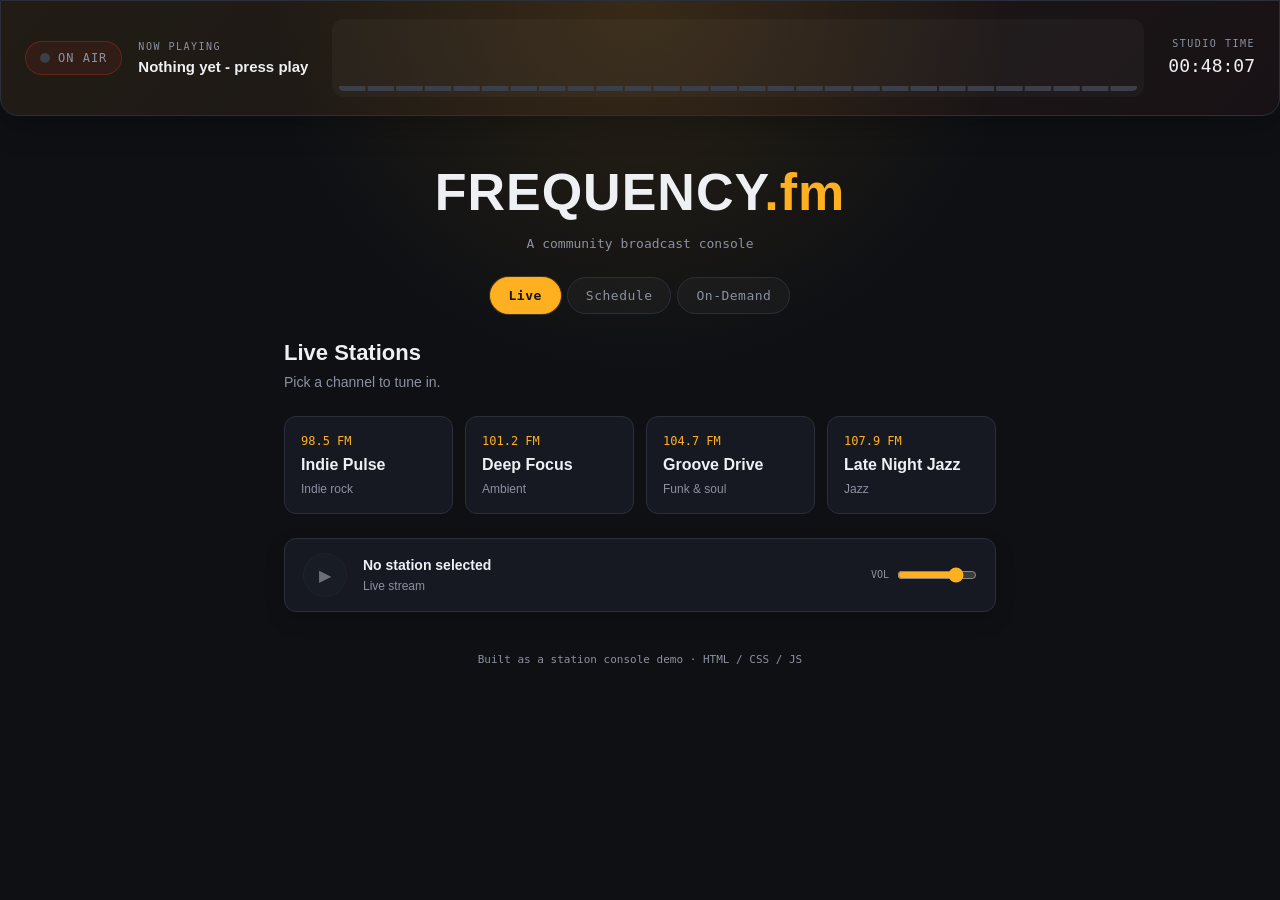
==== index.html @ cd164158 "Add files via upload" ====
<!DOCTYPE html>
<html lang="en">
<head>
    <meta charset="UTF-8">
    <meta name="viewport" content="width=device-width, initial-scale=1.0">
    <link rel="preconnect" href="https://fonts.googleapis.com">
    <link rel="preconnect" href="https://fonts.gstatic.com" crossorigin>
    <link href="https://fonts.googleapis.com/css2?family=Roboto:wght@400;700&display=swap" rel="stylesheet">
    <link rel="stylesheet" href="style.css">
    <title>Frequency Station Console</title>
</head>
<body>

    <!--Studio header-->
    <header class="studio-header">
        <div class="studio-left">
            <div class="onair" id="onair">
                <span class="onair-indicator"></span>
                <span class="onair-text">ON AIR</span>
            </div>
            <div class="now-text">
                <p class="now-label">NOW PLAYING</p>
                <p class="now-title" id="nowTitle">Nothing yet - press play</p>
            </div>
        </div>
        <canvas id="waveform" class="waveform" width="800" height="200"></canvas>
        <div class = "studio-right">
            <p class="clock-label">STUDIO TIME</p>
            <p class="clock" id="clock">--:--:--</p>
        </div>
    </header>

    <!--Brand-->
    <div class="brand">
        <h1>FREQUENCY<span>.fm</span></h1>
        <p>A community broadcast console</p>
    </div>

    <!-- ===== TAB NAV ===== -->
  <nav class="tabs">
    <button class="tab-btn active" data-tab="live">Live</button>
    <button class="tab-btn" data-tab="schedule">Schedule</button>
    <button class="tab-btn" data-tab="ondemand">On-Demand</button>
  </nav>

  <main>

    <!-- ===== LIVE TAB ===== -->
    <section id="live" class="tab-panel active">
      <h2 class="panel-title">Live Stations</h2>
      <p class="panel-sub">Pick a channel to tune in.</p>

      <div class="station-list" id="stationList">
        <!-- station cards injected by JS -->
      </div>

      <div class="player-bar">
        <button id="liveToggle" class="play-btn" disabled>▶</button>
        <div class="player-info">
          <p class="player-station" id="liveStationName">No station selected</p>
          <p class="player-sub">Live stream</p>
        </div>
        <div class="volume">
          <label for="liveVolume">VOL</label>
          <input type="range" id="liveVolume" min="0" max="1" step="0.01" value="0.8">
        </div>
      </div>
      <audio id="liveAudio"></audio>
    </section>

    <!-- ===== SCHEDULE TAB ===== -->
    <section id="schedule" class="tab-panel">
      <h2 class="panel-title">Program Schedule</h2>
      <p class="panel-sub">Today's lineup. The current slot is highlighted.</p>
      <div class="schedule-list" id="scheduleList">
        <!-- schedule rows injected by JS -->
      </div>
    </section>

    <!-- ===== ON-DEMAND TAB ===== -->
    <section id="ondemand" class="tab-panel">
      <h2 class="panel-title">On-Demand Clips</h2>
      <p class="panel-sub">Recorded segments, ready whenever.</p>

      <div class="clip-list" id="clipList">
        <!-- clip rows injected by JS -->
      </div>

      <div class="player-bar">
        <button id="odToggle" class="play-btn" disabled>▶</button>
        <div class="player-info">
          <p class="player-station" id="odClipName">No clip selected</p>
          <div class="progress-track">
            <div class="progress-fill" id="odProgressFill"></div>
          </div>
        </div>
        <div class="time-readout">
          <span id="odCurrentTime">0:00</span> / <span id="odDuration">0:00</span>
        </div>
      </div>
      <audio id="odAudio"></audio>
    </section>

  </main>

  <footer>
    <p>Built as a station console demo · HTML / CSS / JS</p>
  </footer>

<script src="script.js"></script>

</body>
---- style.css ----
:root {
  --bg: #0e1014;
  --panel: #161922;
  --panel-2: #1d2129;
  --border: #2a2f3a;
  --text: #eef0f3;
  --muted: #8b91a0;
  --accent-red: #ff3b30;
  --accent-amber: #ffb020;
  --accent-amber-dim: #6b5320;

  --font-display: 'Space Grotesk', sans-serif;
  --font-body: 'Inter', sans-serif;
  --font-mono: 'JetBrains Mono', monospace;
}

* { box-sizing: border-box; margin: 0; padding: 0; }

body {
  background: radial-gradient(circle at top, rgba(255, 176, 32, 0.12), transparent 34%), var(--bg);
  color: var(--text);
  font-family: var(--font-body);
  min-height: 100vh;
  padding-bottom: 60px;
  line-height: 1.4;
}

/* ===== STUDIO HEADER ===== */
.studio-header {
  display: flex;
  align-items: center;
  justify-content: space-between;
  gap: 24px;
  background: linear-gradient(135deg, rgba(255, 176, 32, 0.08), rgba(255, 59, 48, 0.04));
  border: 1px solid var(--border);
  border-radius: 0 0 18px 18px;
  padding: 18px 24px;
  flex-wrap: wrap;
  box-shadow: 0 10px 30px rgba(0, 0, 0, 0.24);
}

.studio-left {
  display: flex;
  align-items: center;
  gap: 16px;
  min-width: 220px;
}

.onair {
  display: inline-flex;
  align-items: center;
  gap: 8px;
  padding: 8px 14px;
  border: 1px solid rgba(255, 59, 48, 0.24);
  border-radius: 999px;
  background: rgba(255, 59, 48, 0.08);
}

.onair-indicator {
  display: inline-block;
  width: 10px;
  height: 10px;
  border-radius: 50%;
  background: #3a3f4a;
  transition: background 0.2s, box-shadow 0.2s;
  flex-shrink: 0;
}

.onair.active {
  background: rgba(255, 59, 48, 0.14);
  border-color: rgba(255, 59, 48, 0.34);
}

.onair.active .onair-indicator {
  background: var(--accent-red);
  box-shadow: 0 0 10px var(--accent-red);
  animation: pulse 1.4s ease-in-out infinite;
}

@keyframes pulse {
  0%, 100% { opacity: 1; }
  50% { opacity: 0.45; }
}

.onair-text {
  font-family: var(--font-mono);
  font-size: 12px;
  letter-spacing: 1px;
  color: var(--muted);
}

.onair.active .onair-text { color: var(--accent-red); }

.now-label {
  font-family: var(--font-mono);
  font-size: 10px;
  letter-spacing: 1.5px;
  color: var(--muted);
}

.now-title {
  font-family: var(--font-display);
  font-weight: 700;
  font-size: 15px;
  margin-top: 2px;
}

.waveform {
  flex: 1;
  min-width: 220px;
  max-width: 100%;
  height: 78px;
  width: 100%;
  border-radius: 12px;
  background: rgba(255, 255, 255, 0.03);
  padding: 6px;
}

.studio-right { text-align: right; }

.clock-label {
  font-family: var(--font-mono);
  font-size: 10px;
  letter-spacing: 1.5px;
  color: var(--muted);
}

.clock {
  font-family: var(--font-mono);
  font-size: 18px;
  margin-top: 2px;
}

/* ===== BRAND ===== */
.brand {
  text-align: center;
  padding: 40px 24px 24px;
}

.brand h1 {
  font-family: var(--font-display);
  font-size: clamp(32px, 6vw, 52px);
  letter-spacing: 1px;
}

.brand h1 span { color: var(--accent-amber); }

.brand p {
  color: var(--muted);
  font-family: var(--font-mono);
  font-size: 13px;
  margin-top: 6px;
}

/* ===== TABS ===== */
.tabs {
  display: flex;
  justify-content: center;
  gap: 6px;
  padding: 0 24px 24px;
  flex-wrap: wrap;
}

.tab-btn {
  font-family: var(--font-mono);
  font-size: 13px;
  letter-spacing: 0.5px;
  color: var(--muted);
  background: rgba(255, 255, 255, 0.03);
  border: 1px solid var(--border);
  border-radius: 999px;
  padding: 10px 18px;
  cursor: pointer;
  transition: all 0.2s ease;
}

.tab-btn:hover { color: var(--text); border-color: var(--accent-amber); }

.tab-btn.active {
  background: var(--accent-amber);
  color: #1a1408;
  border-color: var(--accent-amber);
  font-weight: 600;
  box-shadow: 0 0 0 1px rgba(255, 176, 32, 0.2);
}

/* ===== MAIN PANELS ===== */
main {
  max-width: 760px;
  margin: 0 auto;
  padding: 0 24px;
}

.tab-panel { display: none; }
.tab-panel.active { display: block; }

.panel-title {
  font-family: var(--font-display);
  font-size: 22px;
}

.panel-sub {
  color: var(--muted);
  font-size: 14px;
  margin-top: 4px;
  margin-bottom: 24px;
}

/* ===== STATION LIST (Live tab) ===== */
.station-list {
  display: grid;
  grid-template-columns: repeat(auto-fit, minmax(150px, 1fr));
  gap: 12px;
  margin-bottom: 24px;
}

.station-card {
  background: var(--panel);
  border: 1px solid var(--border);
  border-radius: 12px;
  padding: 16px;
  cursor: pointer;
  transition: border-color 0.2s ease, transform 0.2s ease, box-shadow 0.2s ease;
}

.station-card:hover {
  border-color: var(--accent-amber);
  transform: translateY(-2px);
  box-shadow: 0 8px 18px rgba(0, 0, 0, 0.18);
}

.station-card.selected {
  border-color: var(--accent-amber);
  background: var(--panel-2);
  box-shadow: inset 0 0 0 1px rgba(255, 176, 32, 0.24);
}

.station-card .freq {
  font-family: var(--font-mono);
  font-size: 12px;
  color: var(--accent-amber);
}

.station-card .name {
  font-family: var(--font-display);
  font-weight: 700;
  font-size: 16px;
  margin-top: 4px;
}

.station-card .genre {
  color: var(--muted);
  font-size: 12px;
  margin-top: 4px;
}

/* ===== PLAYER BAR (shared shape for live + on-demand) ===== */
.player-bar {
  display: flex;
  align-items: center;
  gap: 16px;
  background: var(--panel);
  border: 1px solid var(--border);
  border-radius: 12px;
  padding: 14px 18px;
  box-shadow: 0 8px 20px rgba(0, 0, 0, 0.16);
}

.play-btn {
  width: 44px;
  height: 44px;
  border-radius: 50%;
  border: 1px solid var(--border);
  background: var(--panel-2);
  color: var(--text);
  font-size: 16px;
  cursor: pointer;
  flex-shrink: 0;
  transition: background 0.2s ease, transform 0.2s ease;
}

.play-btn:not(:disabled):hover {
  background: var(--accent-amber-dim);
  transform: scale(1.03);
}
.play-btn:disabled { opacity: 0.4; cursor: not-allowed; }

.player-info { flex: 1; min-width: 0; }

.player-station {
  font-family: var(--font-display);
  font-weight: 700;
  font-size: 14px;
  white-space: nowrap;
  overflow: hidden;
  text-overflow: ellipsis;
}

.player-sub {
  color: var(--muted);
  font-size: 12px;
  margin-top: 2px;
}

.volume {
  display: flex;
  align-items: center;
  gap: 8px;
}

.volume label {
  font-family: var(--font-mono);
  font-size: 10px;
  color: var(--muted);
}

.volume input[type="range"] {
  width: 80px;
  accent-color: var(--accent-amber);
}

.time-readout {
  font-family: var(--font-mono);
  font-size: 12px;
  color: var(--muted);
  flex-shrink: 0;
}

.progress-track {
  height: 4px;
  background: var(--border);
  border-radius: 2px;
  margin-top: 8px;
  overflow: hidden;
}

.progress-fill {
  height: 100%;
  width: 0%;
  background: var(--accent-amber);
  transition: width 0.1s linear;
}

/* ===== SCHEDULE LIST ===== */
.schedule-list {
  display: flex;
  flex-direction: column;
  gap: 8px;
}

.schedule-row {
  display: flex;
  align-items: center;
  gap: 16px;
  background: var(--panel);
  border: 1px solid var(--border);
  border-radius: 12px;
  padding: 14px 18px;
  transition: border-color 0.2s ease, transform 0.2s ease, box-shadow 0.2s ease;
}

.schedule-row:hover {
  border-color: var(--accent-amber);
  transform: translateY(-1px);
  box-shadow: 0 6px 16px rgba(0, 0, 0, 0.16);
}

.schedule-row.current {
  border-color: var(--accent-red);
  background: var(--panel-2);
}

.schedule-time {
  font-family: var(--font-mono);
  font-size: 13px;
  color: var(--muted);
  width: 90px;
  flex-shrink: 0;
}

.schedule-row.current .schedule-time { color: var(--accent-red); }

.schedule-show {
  font-family: var(--font-display);
  font-weight: 700;
  font-size: 15px;
}

.schedule-host {
  color: var(--muted);
  font-size: 12px;
  margin-top: 2px;
}

.live-tag {
  font-family: var(--font-mono);
  font-size: 10px;
  letter-spacing: 1px;
  color: var(--accent-red);
  border: 1px solid var(--accent-red);
  border-radius: 999px;
  padding: 3px 8px;
  margin-left: auto;
  flex-shrink: 0;
}

/* ===== CLIP LIST (On-Demand tab) ===== */
.clip-list {
  display: flex;
  flex-direction: column;
  gap: 8px;
  margin-bottom: 24px;
}

.clip-row {
  display: flex;
  align-items: center;
  gap: 14px;
  background: var(--panel);
  border: 1px solid var(--border);
  border-radius: 12px;
  padding: 12px 16px;
  cursor: pointer;
  transition: border-color 0.2s ease, transform 0.2s ease, box-shadow 0.2s ease;
}

.clip-row:hover {
  border-color: var(--accent-amber);
  transform: translateY(-1px);
  box-shadow: 0 6px 16px rgba(0, 0, 0, 0.16);
}
.clip-row.selected { border-color: var(--accent-amber); background: var(--panel-2); }

.clip-row .clip-index {
  font-family: var(--font-mono);
  color: var(--muted);
  font-size: 13px;
  width: 20px;
}

.clip-row .clip-title {
  font-family: var(--font-display);
  font-weight: 700;
  font-size: 14px;
}

.clip-row .clip-meta {
  color: var(--muted);
  font-size: 12px;
  margin-top: 2px;
}

footer {
  text-align: center;
  color: var(--muted);
  font-family: var(--font-mono);
  font-size: 11px;
  padding: 40px 24px 0;
}

@media (max-width: 520px) {
  .studio-header { flex-direction: column; align-items: stretch; }
  .studio-right { text-align: left; }
  .waveform { max-width: 100%; }
  .player-bar { flex-wrap: wrap; }
  .volume { margin-left: auto; }
}
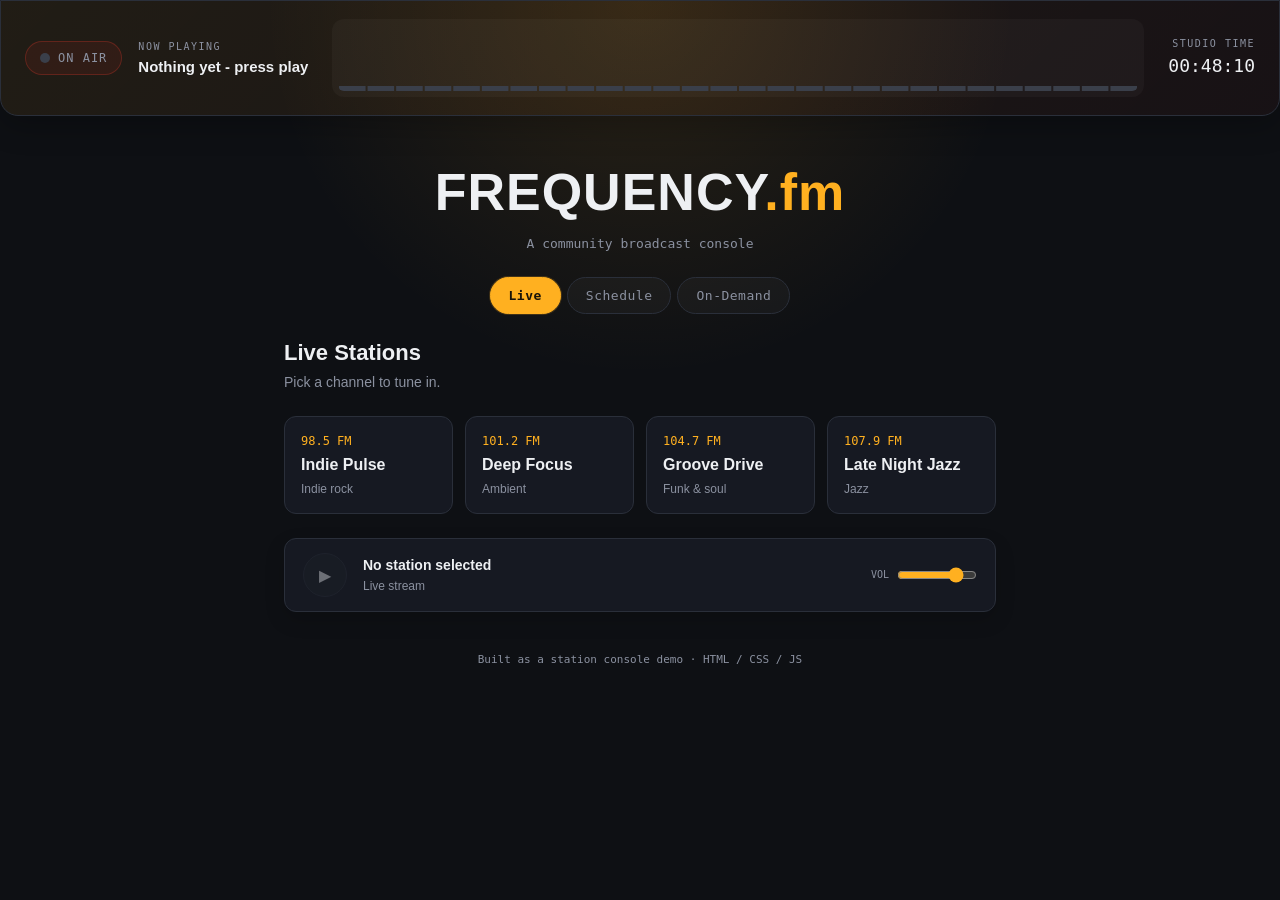
==== commit d3fe3525: "Restore index.html to original state Restored original HTML structure and content." ====
--- a/index.html
+++ b/index.html
@@ -36,7 +36,7 @@
         <p>A community broadcast console</p>
     </div>
 
-    <!-- ===== TAB NAV ===== -->
+    <!--TAB NAV-->
   <nav class="tabs">
     <button class="tab-btn active" data-tab="live">Live</button>
     <button class="tab-btn" data-tab="schedule">Schedule</button>
@@ -45,7 +45,7 @@
 
   <main>
 
-    <!-- ===== LIVE TAB ===== -->
+    <!--LIVE TAB-->
     <section id="live" class="tab-panel active">
       <h2 class="panel-title">Live Stations</h2>
       <p class="panel-sub">Pick a channel to tune in.</p>
@@ -68,7 +68,7 @@
       <audio id="liveAudio"></audio>
     </section>
 
-    <!-- ===== SCHEDULE TAB ===== -->
+    <!--SCHEDULE TAB-->
     <section id="schedule" class="tab-panel">
       <h2 class="panel-title">Program Schedule</h2>
       <p class="panel-sub">Today's lineup. The current slot is highlighted.</p>
@@ -77,7 +77,7 @@
       </div>
     </section>
 
-    <!-- ===== ON-DEMAND TAB ===== -->
+    <!--ON-DEMAND TAB-->
     <section id="ondemand" class="tab-panel">
       <h2 class="panel-title">On-Demand Clips</h2>
       <p class="panel-sub">Recorded segments, ready whenever.</p>
